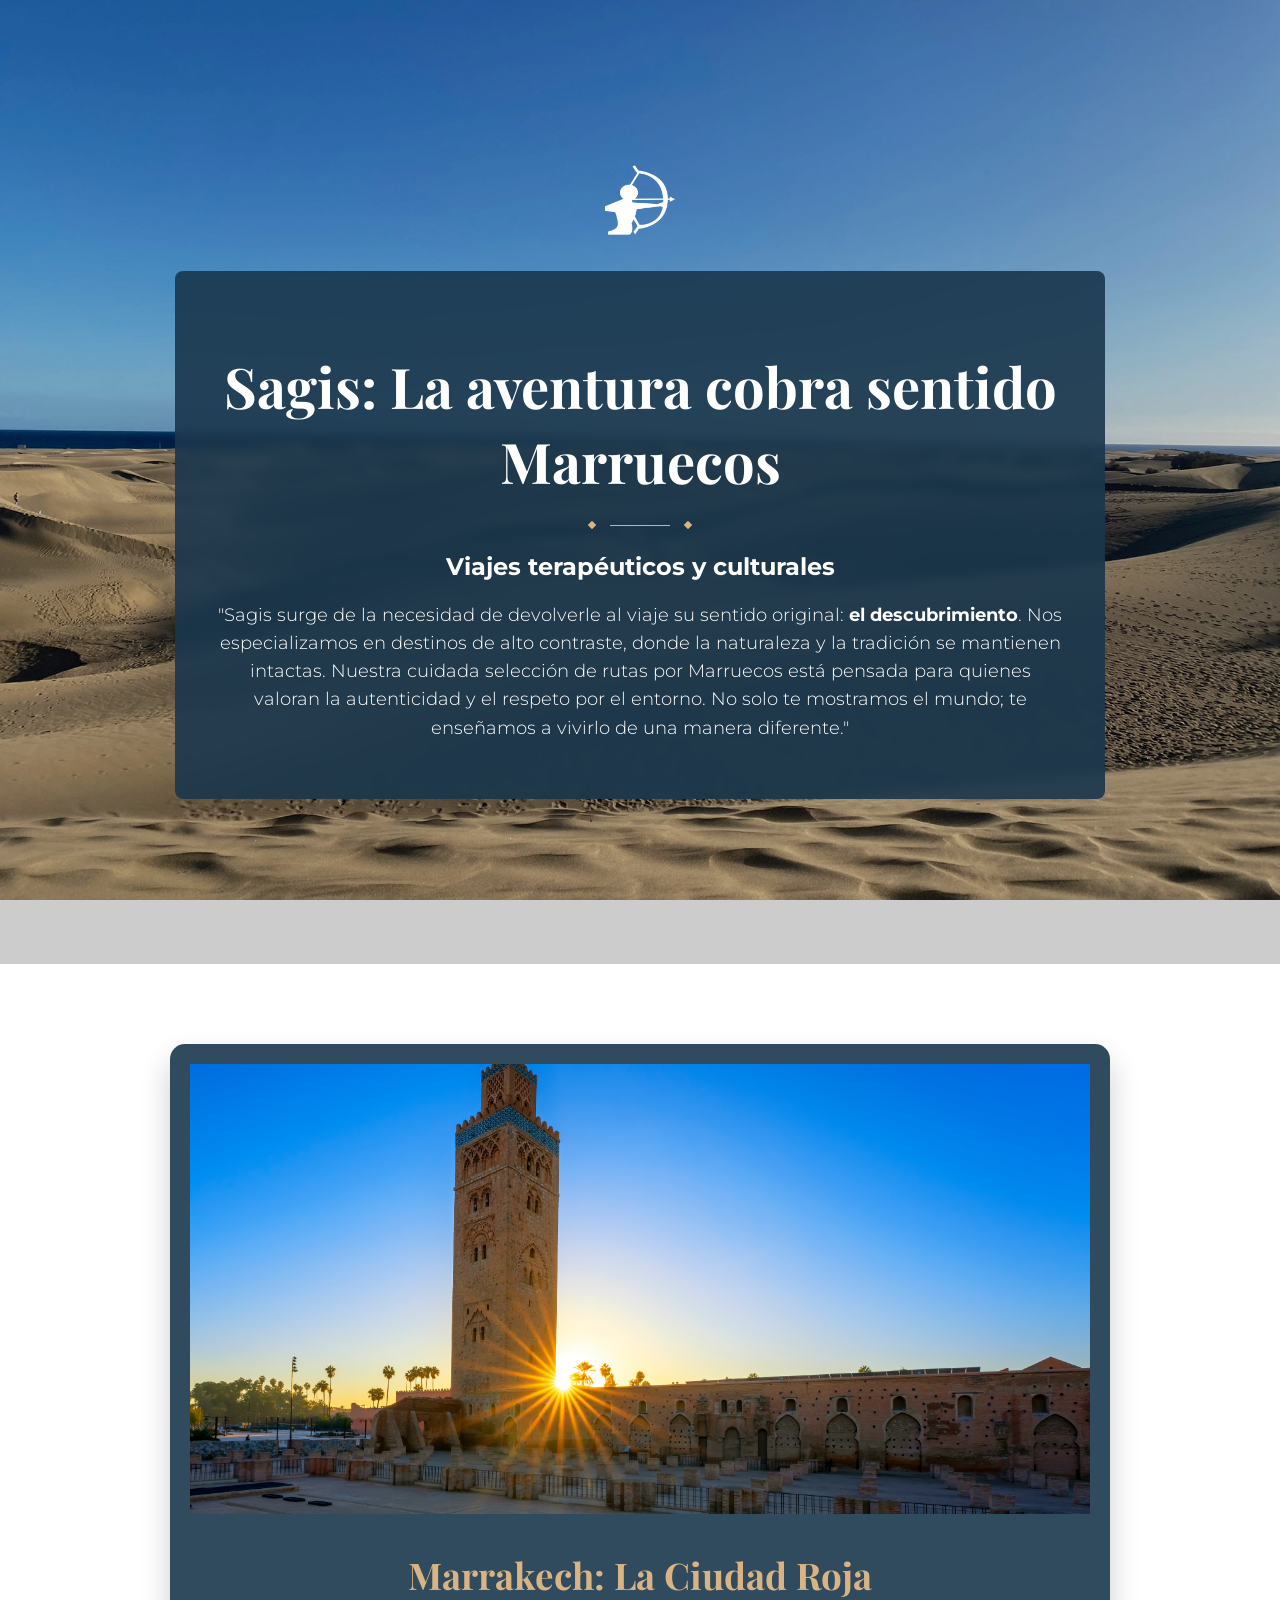
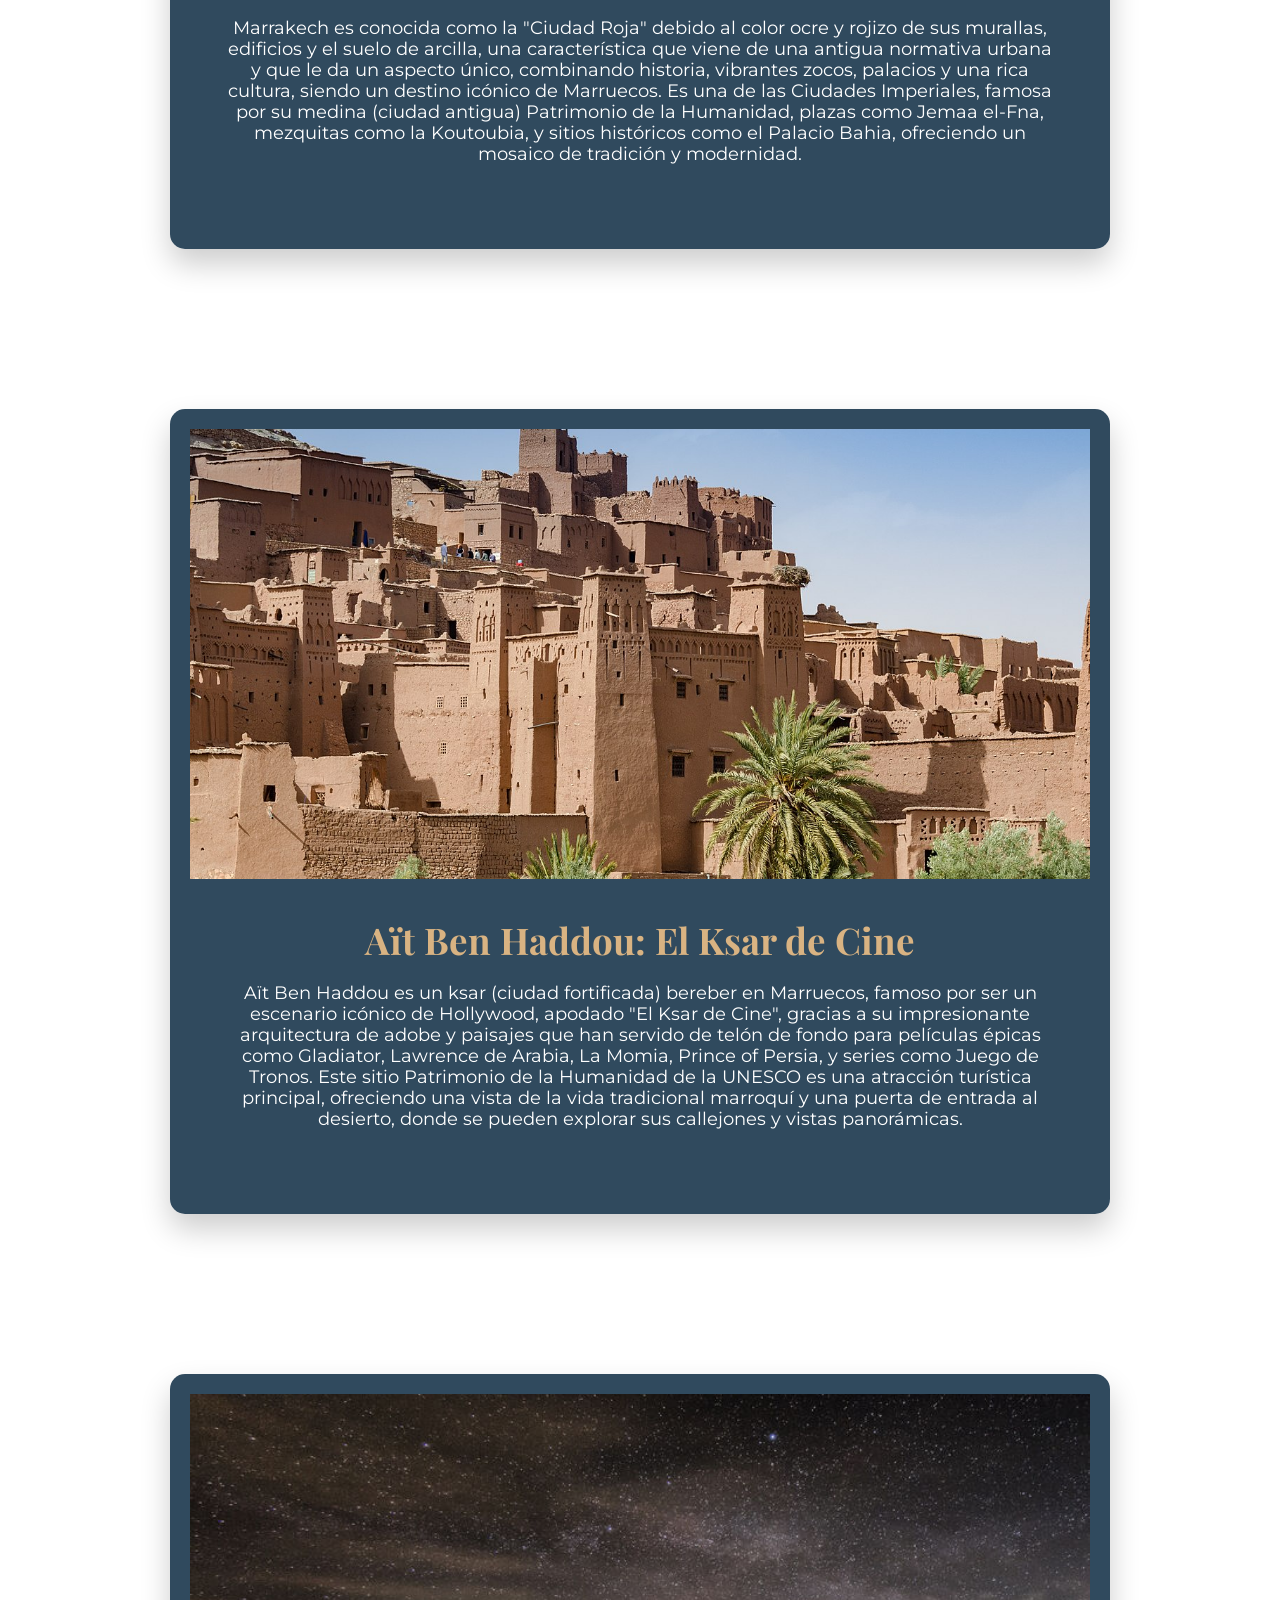
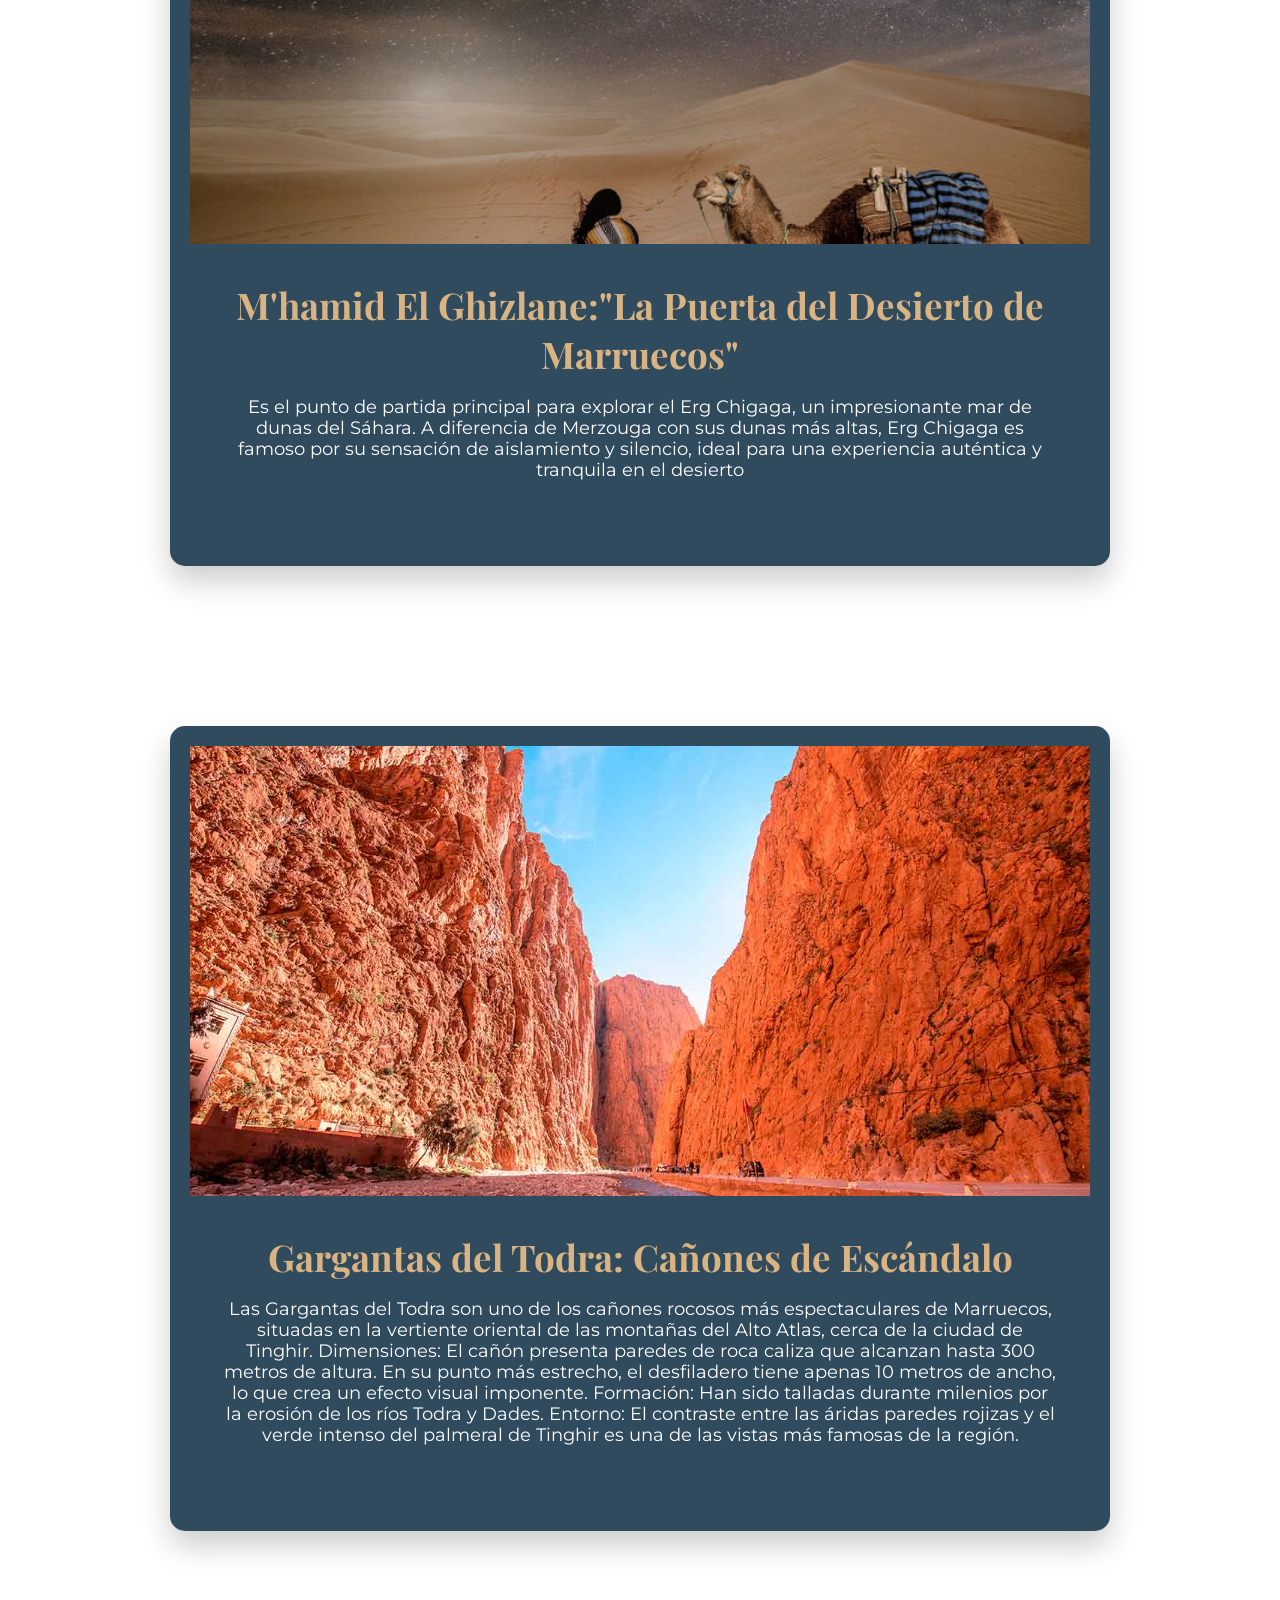
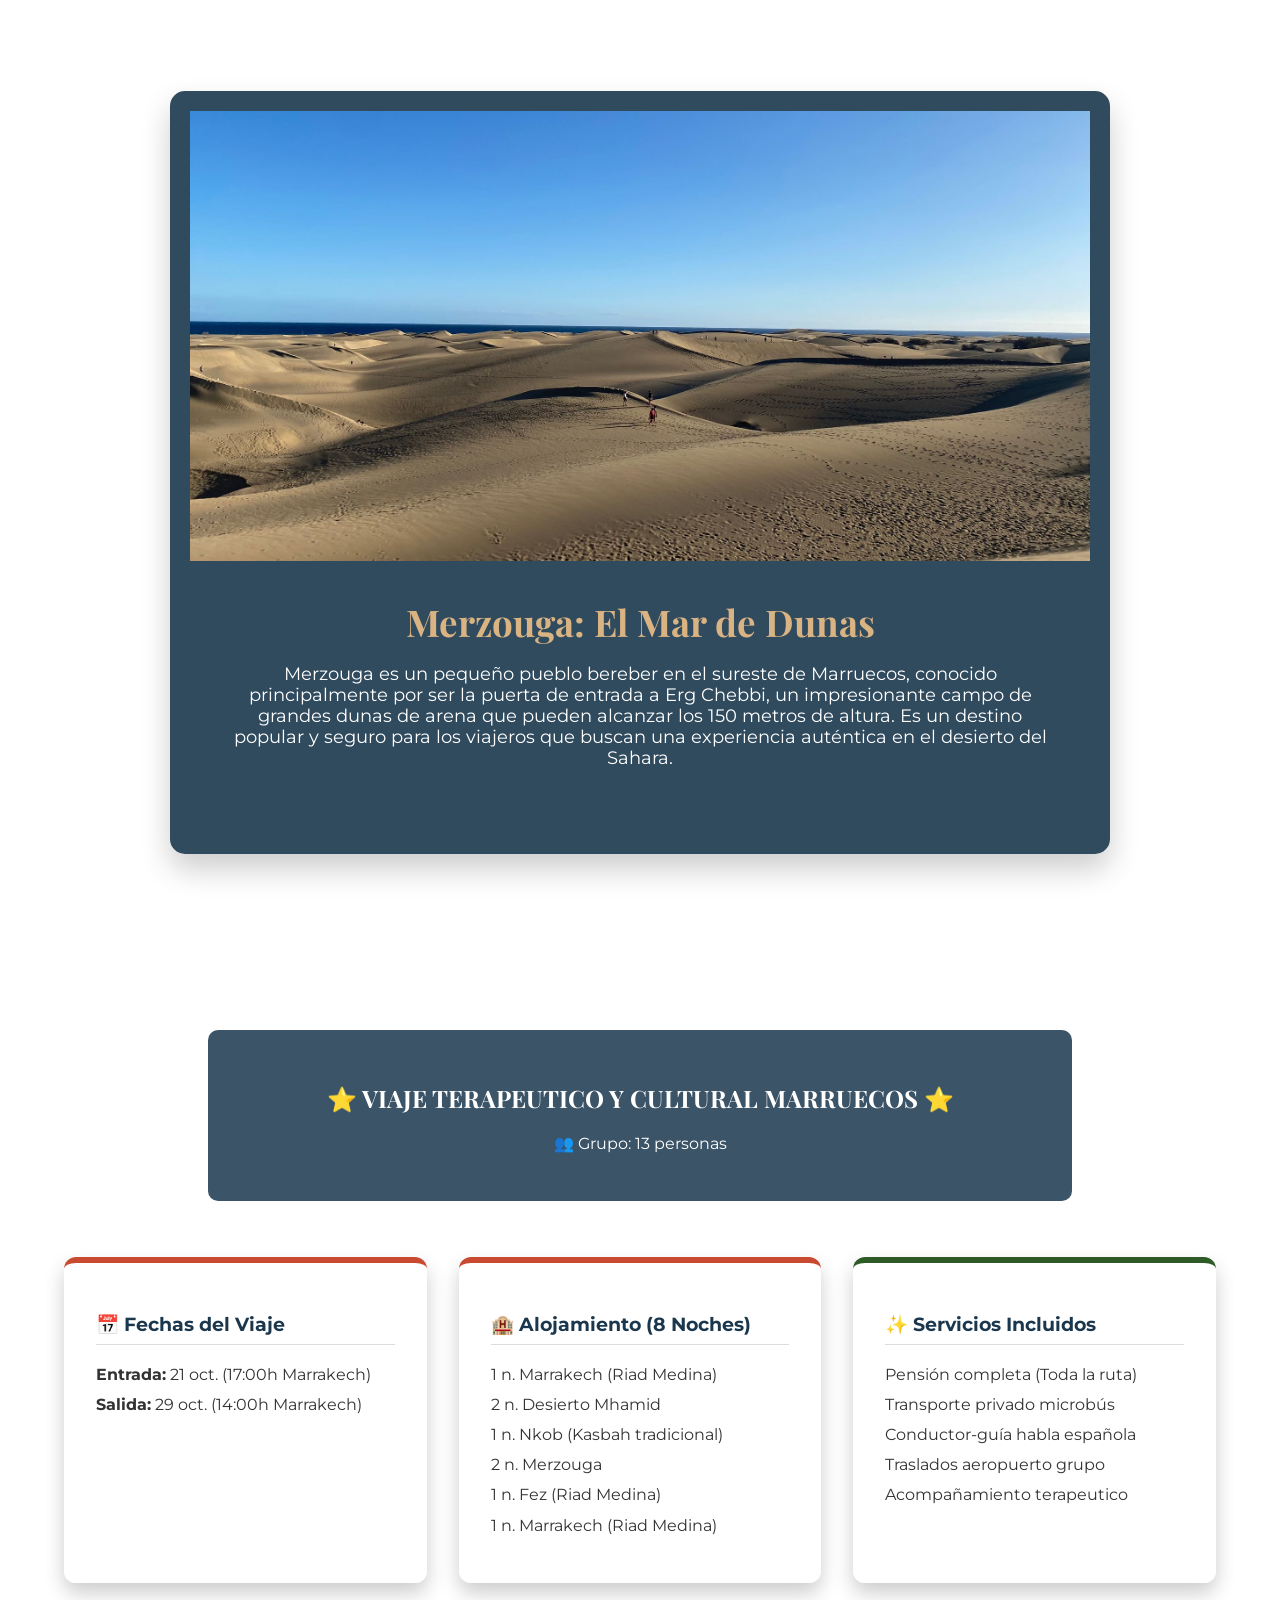
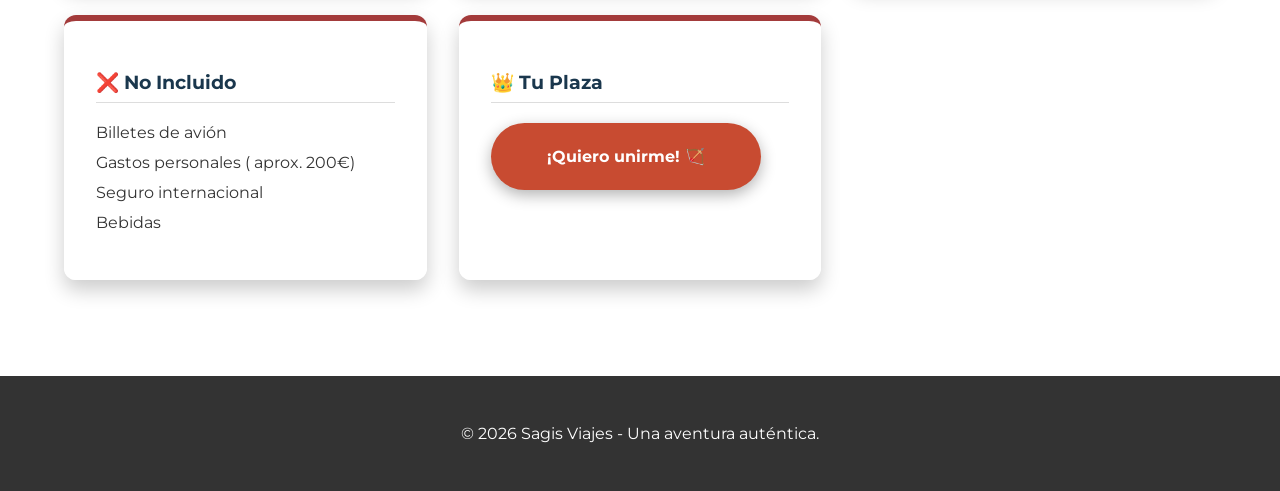
==== index.html @ d0b91619 "titulo y mas" ====
<!DOCTYPE html>
<html lang="es">
<head>
    <meta charset="UTF-8">
    <meta name="viewport" content="width=device-width, initial-scale=1.0">

    <!-- SEO Estándar -->
    <title>Sagis | Viajes Terapéuticos Marruecos</title>
    <meta name="description" content="Sagis: Viajes terapéuticos y culturales en Marruecos. Descubre la magia del desierto, las Kasbahs y el bienestar interior.">

    <!-- Open Graph (WhatsApp / Redes Sociales) -->
    <meta property="og:type" content="website">
    <meta property="og:title" content="Sagis | Expedición Terapéutica Marruecos">
    <meta property="og:description" content="Un viaje diseñado para el alma en el corazón de Marruecos. Cultura, desiertodescription" content="Sagis: Viajes terapéuticos y culturales en Marruecos. Descubre la magia del desierto y el bienestar interior.">

    <!-- Open Graph (Para WhatsApp y redes sociales) -->
    <meta property="og:type" content="website">
    <meta property="og:title" content="Sagis | Viajes Terapéuticos Marruecos">
    <meta property="og:description" content="Únete a nuestra expedición terapéutica y cultural por Marruecos. Un viaje de descubrimiento y paz.">
    <!-- Importante: URL completa de la imagen para que WhatsApp la encuentre -->
    <meta property="og:image" content="https://leger74.github.io/sagis-marruecos/imagenes/famosa-mezquita-koutoubia-marrakech.jpg">
    <meta property="og:url" content="https://leger74.github.io/sagis-marruecos/">

    <!-- Favicon e Iconos -->
    <link rel="icon" href="./imagenes/signo-sagitario-de-un-arquero(1).png" type="image/x-icon">
    
    <!-- Fuentes y Estilos -->
    <link href="https://fonts.googleapis.com/css2?family=Montserrat:wght@300;400;700&family=Playfair+Display:ital,wght@0,700;1,400&display=swap" rel="stylesheet">
    <link rel="stylesheet" href="./css/estilos.css">
</head>
<body>

    <header class="header-aventura">
        <div class="logo-central">
            <img src="./imagenes/signo-sagitario-de-un-arquero(1).png" alt="Logo Sagitario" class="logo1">
        </div>
        <div class="contenedor-presentacion">
            <h1 class="titulo-principal">
                Sagis: La aventura cobra sentido<br>Marruecos</h1>
            <div class="divisor-decorativo">
                <span class="punto"></span><span class="linea"></span><span class="punto"></span>
            </div>
            <!-- TEXTO DE PRESENTACIÓN RECUPERADO -->
            <div class="cuerpo-texto">
                <h2>Viajes terapéuticos y culturales</h2>
                <p>
                    "Sagis surge de la necesidad de devolverle al viaje su sentido original: <strong>el descubrimiento</strong>. 
                    Nos especializamos en destinos de alto contraste, donde la naturaleza y la tradición se mantienen intactas. 
                    Nuestra cuidada selección de rutas por Marruecos está pensada para quienes valoran la 
                    autenticidad y el respeto por el entorno. No solo te mostramos el mundo; te enseñamos a vivirlo de una manera diferente."
                </p>
            </div>
        </div>
    </header>

    <main>
        <!-- DESTINOS (ESTILO BLOQUE-DESTINO) -->
        <article class="bloque-destino">
            <div class="contenido-destino">
                <img src="./imagenes/famosa-mezquita-koutoubia-marrakech.jpg" alt="Marrakech">
                <h2>Marrakech: La Ciudad Roja</h2>
                <p>Marrakech es conocida como la "Ciudad Roja" debido al color ocre y rojizo de sus murallas, edificios y el suelo de arcilla, una característica que viene de una antigua normativa urbana y que le da un aspecto único, combinando historia, vibrantes zocos, palacios y una rica cultura, siendo un destino icónico de Marruecos. Es una de las Ciudades Imperiales, famosa por su medina (ciudad antigua) Patrimonio de la Humanidad, plazas como Jemaa el-Fna, mezquitas como la Koutoubia, y sitios históricos como el Palacio Bahia, ofreciendo un mosaico de tradición y modernidad.  </p>
            </div>
        </article>

        <article class="bloque-destino">
            <div class="contenido-destino">
                <img src="./imagenes/cine2.jpg" alt="Aït Ben Haddou">
                <h2>Aït Ben Haddou: El Ksar de Cine</h2>
                <p>Aït Ben Haddou es un ksar (ciudad fortificada) bereber en Marruecos, famoso por ser un escenario icónico de Hollywood, apodado "El Ksar de Cine", gracias a su impresionante arquitectura de adobe y paisajes que han servido de telón de fondo para películas épicas como Gladiator, Lawrence de Arabia, La Momia, Prince of Persia, y series como Juego de Tronos. Este sitio Patrimonio de la Humanidad de la UNESCO es una atracción turística principal, ofreciendo una vista de la vida tradicional marroquí y una puerta de entrada al desierto, donde se pueden explorar sus callejones y vistas panorámicas. </p>
            </div>
        </article>

        <article class="bloque-destino">
            <div class="contenido-destino">
                <img src="./imagenes/estrellas_desierto.jpeg" alt="M'hamid desierto de Marruecos">
                <h2>M'hamid El Ghizlane:"La Puerta del Desierto de Marruecos"</h2>
                <p>Es el punto de partida principal para explorar el Erg Chigaga, un impresionante mar de dunas del Sáhara. A diferencia de Merzouga con sus dunas más altas, Erg Chigaga es famoso por su sensación de aislamiento y silencio, ideal para una experiencia auténtica y tranquila en el desierto</p>
            </div>
        </article>

        <article class="bloque-destino">
            <div class="contenido-destino">
                <img src="./imagenes/gargantas-todra.jpg" alt="Gargantas del Todra">
                <h2>Gargantas del Todra: Cañones de Escándalo</h2>
                <p>
                    Las Gargantas del Todra son uno de los cañones rocosos más espectaculares de Marruecos, situadas en la vertiente oriental de las montañas del Alto Atlas, cerca de la ciudad de Tinghir.
                    Dimensiones: El cañón presenta paredes de roca caliza que alcanzan hasta 300 metros de altura. En su punto más estrecho, el desfiladero tiene apenas 10 metros de ancho, lo que crea un efecto visual imponente.
                   Formación: Han sido talladas durante milenios por la erosión de los ríos Todra y Dades.
                  Entorno: El contraste entre las áridas paredes rojizas y el verde intenso del palmeral de Tinghir es una de las vistas más famosas de la región. 
                </p>
            </div>
        </article>

        <article class="bloque-destino">
            <div class="contenido-destino">
                <img src="./imagenes/dunas1.jpg" alt="Merzouga">
                <h2>Merzouga: El Mar de Dunas</h2>
                <p>Merzouga es un pequeño pueblo bereber en el sureste de Marruecos, conocido principalmente por ser la puerta de entrada a Erg Chebbi, un impresionante campo de grandes dunas de arena que pueden alcanzar los 150 metros de altura. Es un destino popular y seguro para los viajeros que buscan una experiencia auténtica en el desierto del Sahara.</p>
            </div>
        </article>

        <!-- SECCIÓN LOGÍSTICA (AHORA CON FONDO TRASLÚCIDO) -->
        <section class="seccion-logistica">
            <div class="itinerario-header">
                <h2>⭐ VIAJE TERAPEUTICO Y CULTURAL MARRUECOS ⭐</h2>
                <p class="grupo-info">👥 Grupo: 13 personas</p>
            </div>

            <div class="grid-itinerario">
                <div class="tarjeta-logistica">
                    <h3>📅 Fechas del Viaje</h3>
                    <ul>
                        <li><strong>Entrada:</strong> 21 oct. (17:00h Marrakech)</li>
                        <li><strong>Salida:</strong> 29 oct. (14:00h Marrakech)</li>
                    </ul>
                </div>

                <div class="tarjeta-logistica">
                    <h3>🏨 Alojamiento (8 Noches)</h3>
                    <ul>
                        <li>1 n. Marrakech (Riad Medina)</li>
                        <li>2 n. Desierto Mhamid</li>
                        <li>1 n. Nkob (Kasbah tradicional)</li>
                        <li>2 n. Merzouga</li>
                        <li>1 n. Fez (Riad Medina) </li>
                        <li>1 n. Marrakech (Riad Medina)</li>
                    </ul>
                </div>

                <div class="tarjeta-logistica destacado-verde">
                    <h3>✨ Servicios Incluidos</h3>
                    <ul>
                        <li>Pensión completa (Toda la ruta)</li>
                        <li>Transporte privado microbús</li>
                        <li>Conductor-guía habla española</li>
                        <li>Traslados aeropuerto grupo</li>
                        <li>Acompañamiento terapeutico</li>
                    </ul>
                </div>

                <div class="tarjeta-logistica destacado-rojo">
                    <h3>❌ No Incluido</h3>
                    <ul>
                        <li>Billetes de avión</li>
                        <li>Gastos personales ( aprox. 200€)</li>
                        <li>Seguro internacional</li>
                        <li>Bebidas</li>
                    </ul>
                </div>
                   <div class="tarjeta-logistica destacado-rojo">
                    <h3>👑 Tu Plaza</h3>
                    
                    <a href="https://wa.me/34680245298?text=Hola%20Sagis!%20Me%20gustaría%20recibir%20más%20información%20sobre%20el%20viaje%20a%20Senegal%20🇸🇳" 
                       target="_blank" 
                       class="btn-reserva">
                       ¡Quiero unirme! 🏹
                    </a>
                </div>
            </div>
            
          
        </section>
    </main>

    <footer class="footer-simple">
        <p>&copy; 2026 Sagis Viajes - Una aventura auténtica.</p>
    </footer>

</body>
</html>
---- css/estilos.css ----
:root {
    --terracota: #C84B31;
    --indigo-opaco: rgba(26, 55, 77, 0.9);
    --blanco-transparente: rgba(255, 255, 255, 0.15); /* Muy ligero para ver el fondo */
    --blanco-tarjeta: rgba(255, 255, 255, 0.95);
    --verde-exito: #2D5A27;
    --rojo-alerta: #A33B3B;
}

body {
    margin: 0;
    padding: 0;
    font-family: 'Montserrat', sans-serif;
    /* Imagen de fondo para toda la página */
    background-image: url('../imagenes/dunas1.jpg');
    background-size: cover;
    background-position: center;
    background-attachment: fixed;
    color: #333;
}

/* HEADER */
.header-aventura {
    height: 100vh;
    display: flex;
    flex-direction: column;
    justify-content: center;
    align-items: center;
    padding: 2rem;
    background: rgba(0,0,0,0.2); /* Filtro para el texto inicial */
}

.contenedor-presentacion {
    background: var(--indigo-opaco);
    padding: 2.5rem;
    color: white;
    max-width: 850px;
    border-radius: 8px;
    text-align: center;
    backdrop-filter: blur(5px);
}
.logo1 {
    width: 70px;
    filter: brightness(0) invert(1);
    margin-bottom: 2rem;
}
.titulo-principal {
    font-family: 'Playfair Display', serif;
    font-size: clamp(1.8rem, 5vw, 3.5rem);
    margin-bottom: 0.5rem;
}

.divisor-decorativo {
    display: flex;
    justify-content: center;
    align-items: center;
    gap: 15px;
    margin: 1.5rem 0;
}

.linea { height: 1px; width: 60px; background: #D9B382; }
.punto { height: 6px; width: 6px; background: #D9B382; transform: rotate(45deg); }

.cuerpo-texto p {
    font-size: 1.1rem;
    line-height: 1.6;
    font-weight: 300;
}

/* BLOQUES DE DESTINO */
.bloque-destino {
    padding: 5rem 5%;
    display: flex;
    justify-content: center;
}

.contenido-destino {
    background: var(--indigo-opaco);
    color: white;
    max-width: 900px;
    width: 100%;
    border-radius: 15px;
    overflow: hidden;
    text-align: center;
    box-shadow: 0 15px 30px rgba(0,0,0,0.2);
    padding: 20px;
}

.contenido-destino img {
    width: 100%;
    height: 450px;
    object-fit: cover;
}

.contenido-destino h2 {
    font-family: 'Playfair Display', serif;
    font-size: 2.3rem;
    margin: 2rem 1rem 1rem;
    color: #D9B382;
}

.contenido-destino p {
    padding: 0 2rem 3rem;
    font-size: 1.1rem;
}


/* ============================================================
   EFECTO DE ZOOM EN IMÁGENES (HOVER)
   ============================================================ */

/* 1. Preparamos la imagen base */
.contenido-destino img {
    /* ... mantén tus propiedades anteriores (width, height, object-fit) ... */
    transition: transform 0.6s cubic-bezier(0.25, 1, 0.5, 1); /* Transición suave y profesional */
    cursor: pointer;
}

/* 2. Efecto cuando el cursor pasa por encima */
.contenido-destino:hover img {
    transform: scale(1.1); /* Aumenta un 10% el tamaño */
}

/* 3. Aseguramos que el contenedor no se deforme */
.contenido-destino {
    overflow: hidden; /* Esto es vital: corta la imagen para que crezca "dentro" del bloque */
}

/* Opcional: Si quieres que el título también reaccione ligeramente */
.contenido-destino:hover h2 {
    color: white; /* Opcional: cambio de color al pasar el mouse */
    transition: color 0.3s ease;
}




/* SECCIÓN LOGÍSTICA (FONDO IGUAL AL BODY) */
.seccion-logistica {
    background: transparent; /* Permite ver el fondo del body */
    padding: 6rem 5%;
}

.itinerario-header {
    text-align: center;
    margin-bottom: 3.5rem;
    background: rgba(26, 55, 77, 0.85); /* Pequeña placa para leer el título */
    padding: 2rem;
    max-width: 800px;
    margin-left: auto;
    margin-right: auto;
    border-radius: 10px;
    color: white;
}

.itinerario-header h2 {
    font-family: 'Playfair Display', serif;
}

.grid-itinerario {
    display: grid;
    grid-template-columns: repeat(auto-fit, minmax(280px, 1fr));
    gap: 2rem;
    max-width: 1200px;
    margin: 0 auto;
}

.tarjeta-logistica {
    background: var(--blanco-tarjeta); /* Tarjetas sólidas para lectura perfecta */
    padding: 2rem;
    border-radius: 12px;
    border-top: 6px solid var(--terracota);
    box-shadow: 0 10px 20px rgba(0,0,0,0.2);
}

.tarjeta-logistica h3 {
    margin-bottom: 1.2rem;
    color: #1A374D;
    border-bottom: 1px solid #ddd;
    padding-bottom: 0.5rem;
}

.tarjeta-logistica ul {
    list-style: none;
    padding: 0;
}

.tarjeta-logistica li {
    margin-bottom: 0.7rem;
    font-size: 1rem;
}

.destacado-verde { border-top-color: var(--verde-exito); }
.destacado-rojo { border-top-color: var(--rojo-alerta); }

.cta-final {
    text-align: center;
    margin-top: 4rem;
}

.btn-reserva {
    display: inline-block;
    background: var(--terracota);
    color: white;
    padding: 1.5rem 3.5rem;
    text-decoration: none;
    font-weight: bold;
    border-radius: 50px;
    box-shadow: 0 5px 15px rgba(0,0,0,0.3);
}

.footer-simple {
    background: rgba(0,0,0,0.8);
    color: white;
    text-align: center;
    padding: 2rem;
}



/* ============================================================
   SOLUCIÓN PARA BLOQUE DE CONTENIDO EN MÓVIL (COMPACTO)
   ============================================================ */

@media (max-width: 768px) {
    /* 1. Ajustamos el bloque principal */
    .bloque-destino {
        padding: 2rem 1rem; /* Reducimos el espacio exterior del bloque */
    }

    .contenido-destino {
        border-radius: 12px; /* Bordes un poco más finos en móvil */
        box-shadow: 0 10px 25px rgba(0,0,0,0.5); /* Sombra más marcada para que resalte */
    }

    /* 2. La imagen ocupa menos espacio vertical para que el texto suba */
    .contenido-destino img {
        height: 220px; /* Reducimos altura para compactar */
    }

    /* 3. Título: Eliminamos el exceso de margen superior */
    .contenido-destino h2 {
        font-size: 1.6rem; /* Tamaño más cómodo para móvil */
        margin: 1.2rem 1rem 0.5rem; /* Margen muy ajustado: Arriba | Lados | Abajo */
        line-height: 1.2;
        text-shadow: 1px 1px 2px rgba(0,0,0,0.3); /* Evita que se vea deslucido */
    }

    /* 4. Párrafo: Quitamos los grandes espacios laterales */
    .contenido-destino p {
        padding: 0 1.2rem 1.8rem; /* Relleno ajustado: Arriba | Lados | Abajo */
        font-size: 0.95rem; /* Un pelín más pequeño para que no ocupe tanto */
        line-height: 1.5;
        text-align: left; /* Alineación a la izquierda suele verse más limpio en móvil */
        margin: 0;
        opacity: 0.95; /* Color más sólido para mejor lectura */
    }

    /* 5. Eliminamos espacios muertos entre elementos */
    .contenido-destino * {
        margin-bottom: 0; 
    }
}


/* ============================================================
   AJUSTE DE SEGURIDAD PARA MÓVILES (TEXTO LARGO)
   ============================================================ */
@media (max-width: 768px) {
    
    /* 1. Evitamos que el header choque con el primer article */
    .header-aventura {
        height: auto; /* Cambiamos de 100vh a auto para que crezca con el texto */
        min-height: 100vh; /* Pero que como mínimo ocupe toda la pantalla */
        padding: 60px 20px; /* Espacio arriba y abajo para que respire */
        display: flex;
        flex-direction: column;
        justify-content: center;
    }

    /* 2. Ajustamos la caja de presentación para que no sea tan ancha */
    .contenedor-presentacion {
        padding: 25px 15px; /* Menos espacio interno */
        margin-top: 20px;
        width: 100%; /* Que use todo el ancho disponible */
    }

    /* 3. Corregimos el texto "deslucido" y los espacios extraños */
    .cuerpo-texto p {
        font-size: 1rem; /* Un pelín más pequeño para que quepa mejor */
        line-height: 1.5; /* Espaciado entre líneas óptimo */
        text-align: left; /* Alineado a la izquierda evita huecos blancos gigantes */
        padding: 0 5px; /* Evita que las letras toquen los bordes de la caja azul */
        margin: 0;
        word-spacing: -1px; /* Junta un poquito las palabras para evitar "ríos" de espacios */
    }

    .titulo-principal {
        font-size: 1.8rem; /* Ajustamos el título para que no ocupe 5 líneas */
        line-height: 1.2;
        margin-bottom: 10px;
    }

    /* 4. Separación de seguridad con el primer artículo */
    main {
        margin-top: 0; 
    }

    /* 5. Ajuste de los bloques de destino para que no se peguen al header */
    .bloque-destino {
        padding: 2rem 1rem;
        scroll-margin-top: 20px; /* Por si añades anclas en el futuro */
    }
}
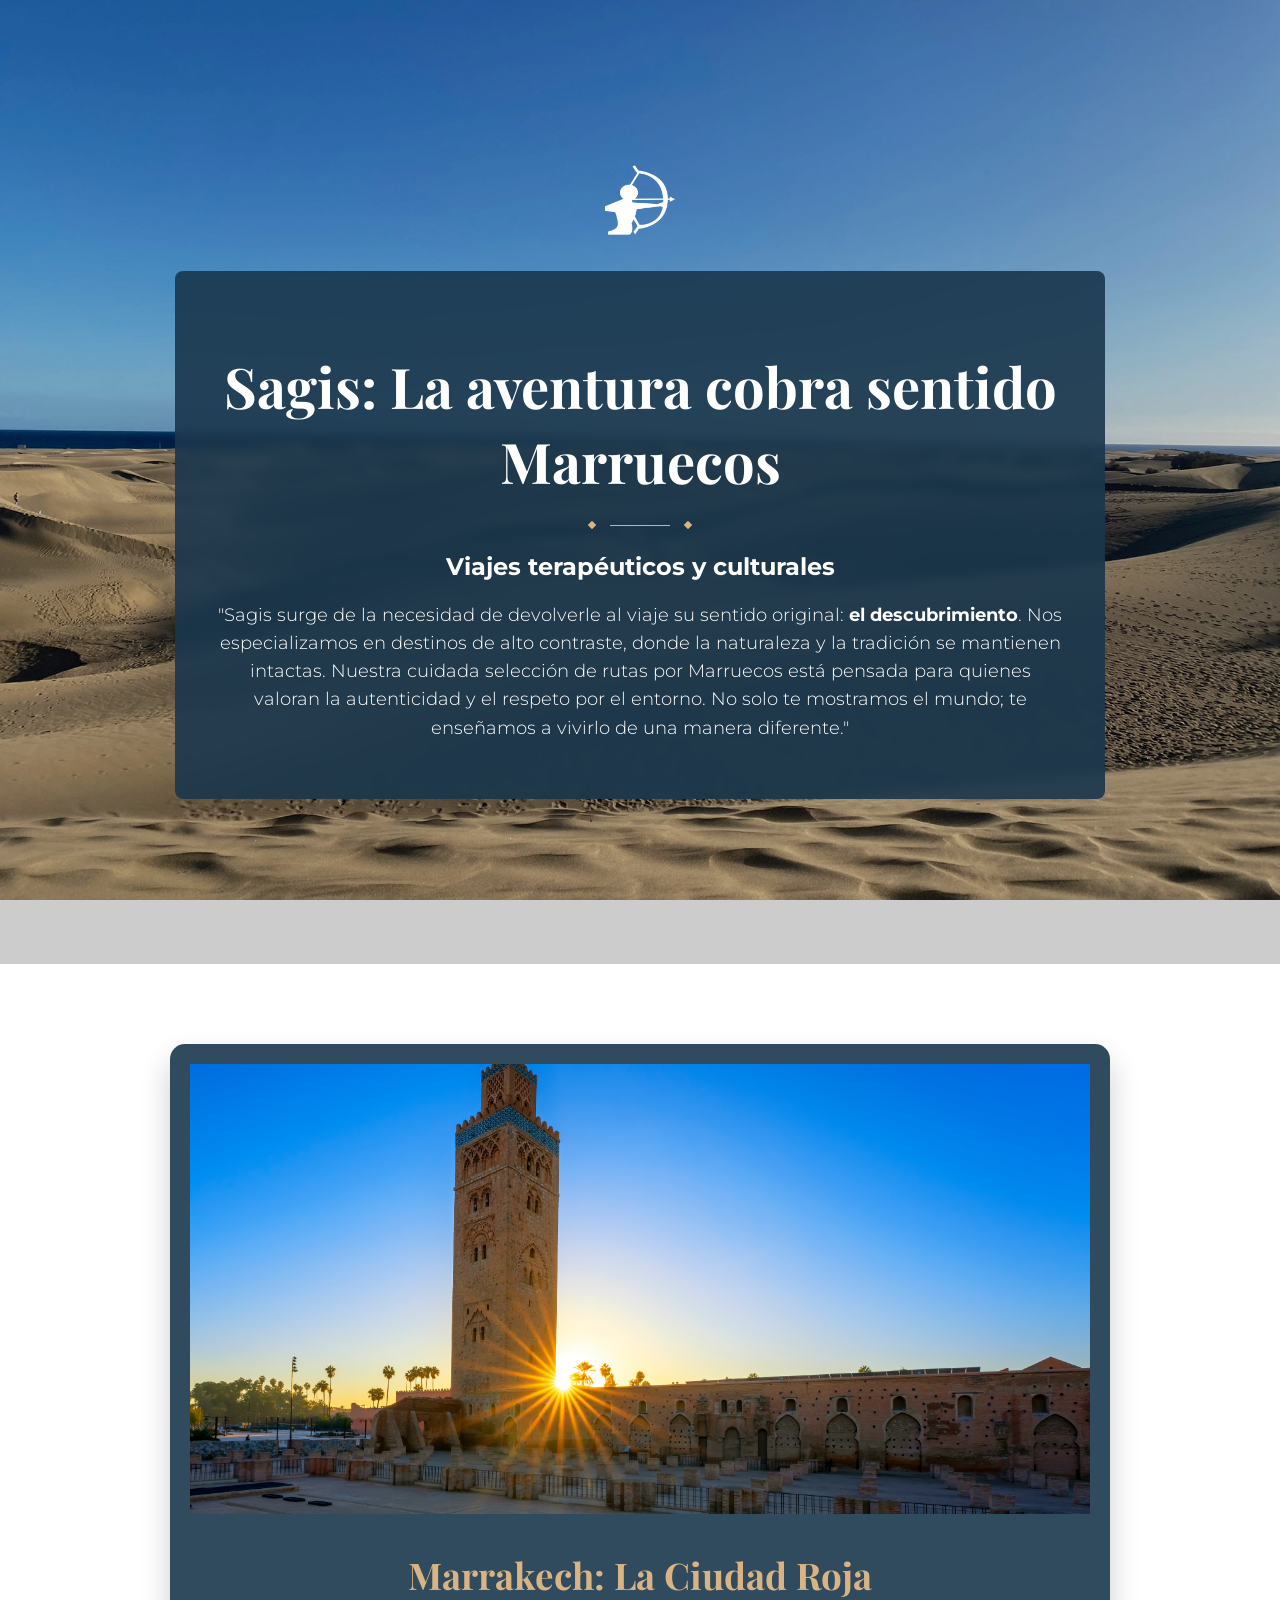
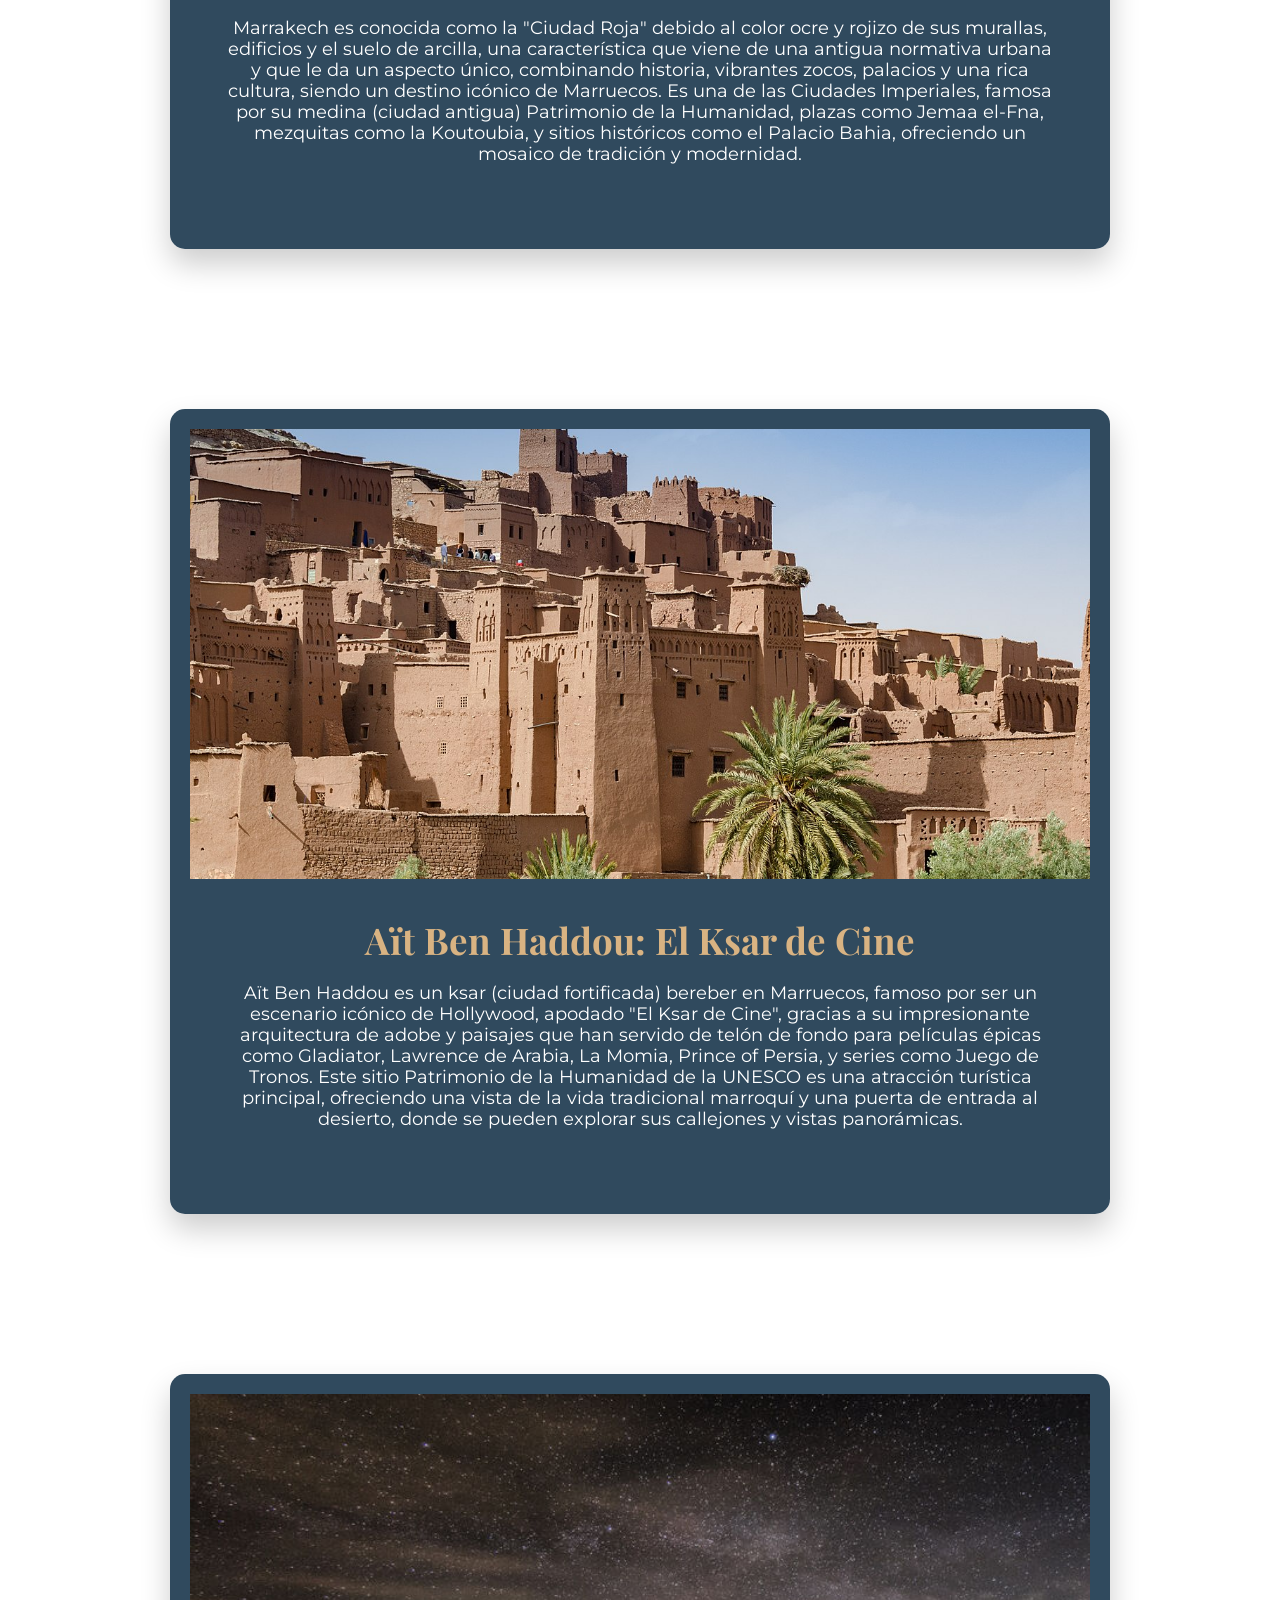
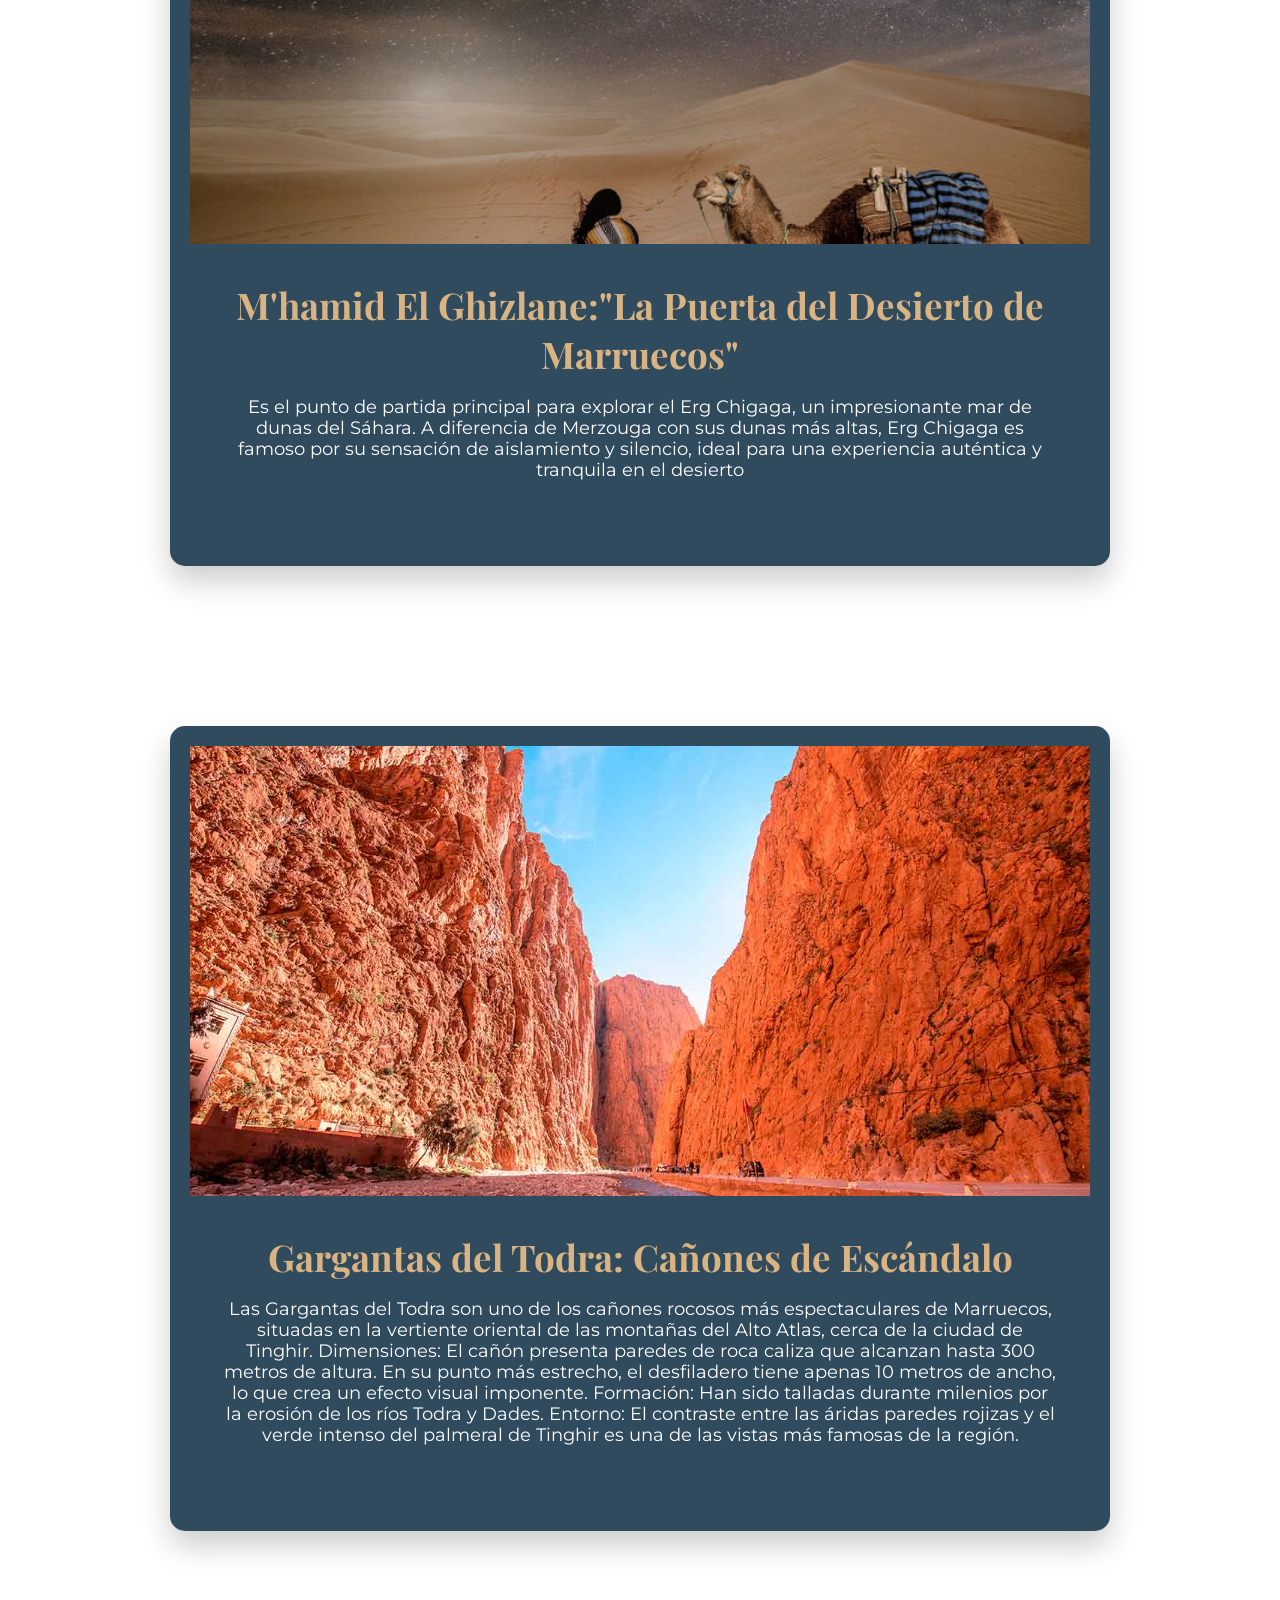
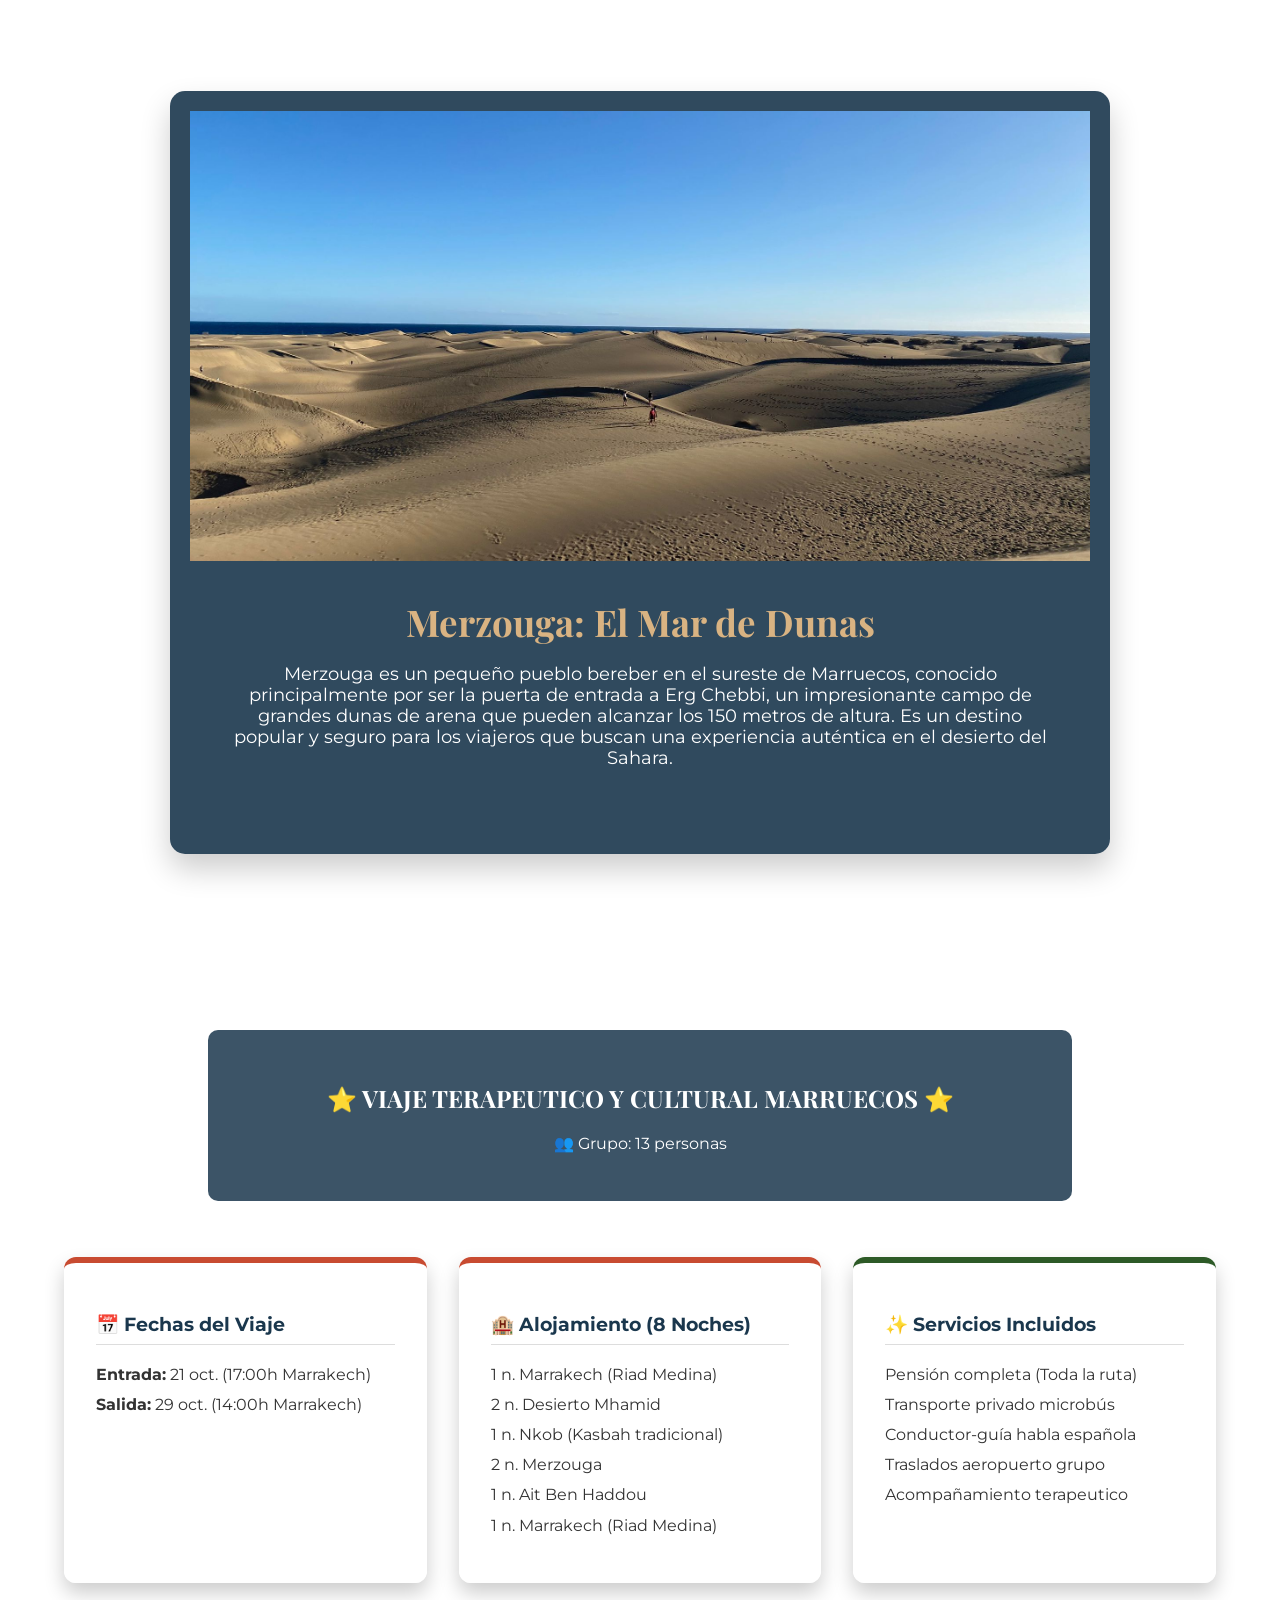
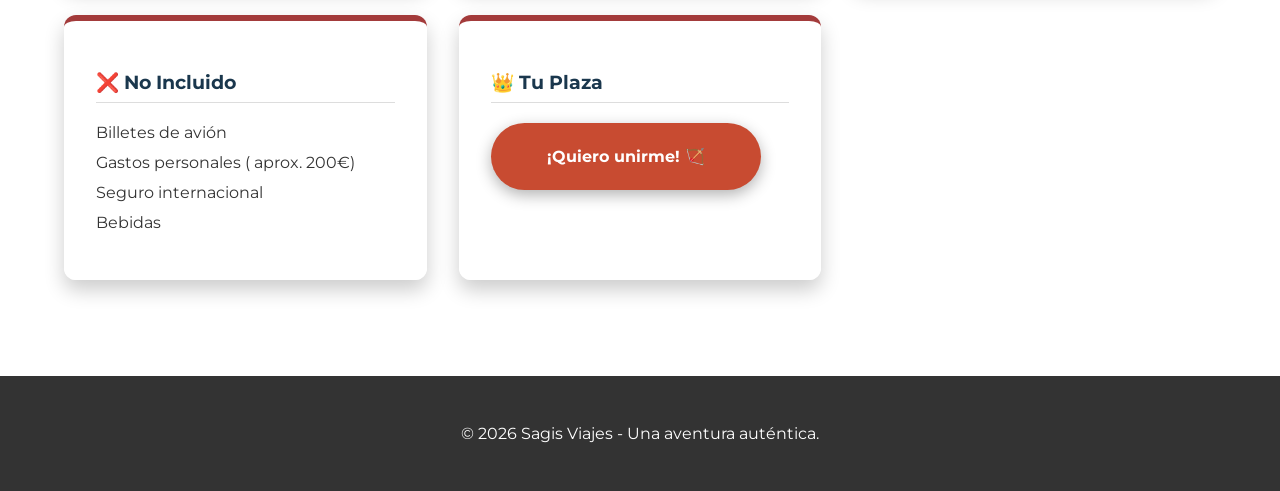
==== commit d270650b: "Cambio Mayusculas" ====
--- a/index.html
+++ b/index.html
@@ -1,6 +1,6 @@
 <!DOCTYPE html>
 <html lang="es">
-<head>
+    <head>
     <meta charset="UTF-8">
     <meta name="viewport" content="width=device-width, initial-scale=1.0">
 
@@ -8,26 +8,21 @@
     <title>Sagis | Viajes Terapéuticos Marruecos</title>
     <meta name="description" content="Sagis: Viajes terapéuticos y culturales en Marruecos. Descubre la magia del desierto, las Kasbahs y el bienestar interior.">
 
-    <!-- Open Graph (WhatsApp / Redes Sociales) -->
+    <!-- Open Graph (WhatsApp / Facebook) -->
     <meta property="og:type" content="website">
-    <meta property="og:title" content="Sagis | Expedición Terapéutica Marruecos">
-    <meta property="og:description" content="Un viaje diseñado para el alma en el corazón de Marruecos. Cultura, desiertodescription" content="Sagis: Viajes terapéuticos y culturales en Marruecos. Descubre la magia del desierto y el bienestar interior.">
-
-    <!-- Open Graph (Para WhatsApp y redes sociales) -->
-    <meta property="og:type" content="website">
-    <meta property="og:title" content="Sagis | Viajes Terapéuticos Marruecos">
-    <meta property="og:description" content="Únete a nuestra expedición terapéutica y cultural por Marruecos. Un viaje de descubrimiento y paz.">
-    <!-- Importante: URL completa de la imagen para que WhatsApp la encuentre -->
-    <meta property="og:image" content="https://leger74.github.io/sagis-marruecos/imagenes/famosa-mezquita-koutoubia-marrakech.jpg">
+    <meta property="og:title" content="Sagis | Viajes Terapéuticos y Culturales. Marruecos">
+    <meta property="og:description" content="Un viaje diseñado para el alma en el corazón de Marruecos. Cultura, desierto y paz interior.">
+    <meta property="og:image" content="https://leger74.github.io/sagis-marruecos/imagenes/plazamarruecos.jpeg">
     <meta property="og:url" content="https://leger74.github.io/sagis-marruecos/">
 
-    <!-- Favicon e Iconos -->
+    <!-- Favicon -->
     <link rel="icon" href="./imagenes/signo-sagitario-de-un-arquero(1).png" type="image/x-icon">
     
     <!-- Fuentes y Estilos -->
     <link href="https://fonts.googleapis.com/css2?family=Montserrat:wght@300;400;700&family=Playfair+Display:ital,wght@0,700;1,400&display=swap" rel="stylesheet">
     <link rel="stylesheet" href="./css/estilos.css">
 </head>
+
 <body>
 
     <header class="header-aventura">
@@ -123,7 +118,7 @@
                         <li>2 n. Desierto Mhamid</li>
                         <li>1 n. Nkob (Kasbah tradicional)</li>
                         <li>2 n. Merzouga</li>
-                        <li>1 n. Fez (Riad Medina) </li>
+                        <li>1 n. Ait Ben Haddou</li>
                         <li>1 n. Marrakech (Riad Medina)</li>
                     </ul>
                 </div>
@@ -150,12 +145,13 @@
                 </div>
                    <div class="tarjeta-logistica destacado-rojo">
                     <h3>👑 Tu Plaza</h3>
+                    <a href="https://wa.me/34680245298?text=Hola%20Sagis!%20Me%20gustaría%20recibir%20más%20información%20sobre%20el%20viaje%20a%20Marruecos%20🇲🇦" 
+                 target="_blank" 
+                 class="btn-reserva">
+                ¡Quiero unirme! 🏹
+</a>
                     
-                    <a href="https://wa.me/34680245298?text=Hola%20Sagis!%20Me%20gustaría%20recibir%20más%20información%20sobre%20el%20viaje%20a%20Senegal%20🇸🇳" 
-                       target="_blank" 
-                       class="btn-reserva">
-                       ¡Quiero unirme! 🏹
-                    </a>
+                    
                 </div>
             </div>
             
